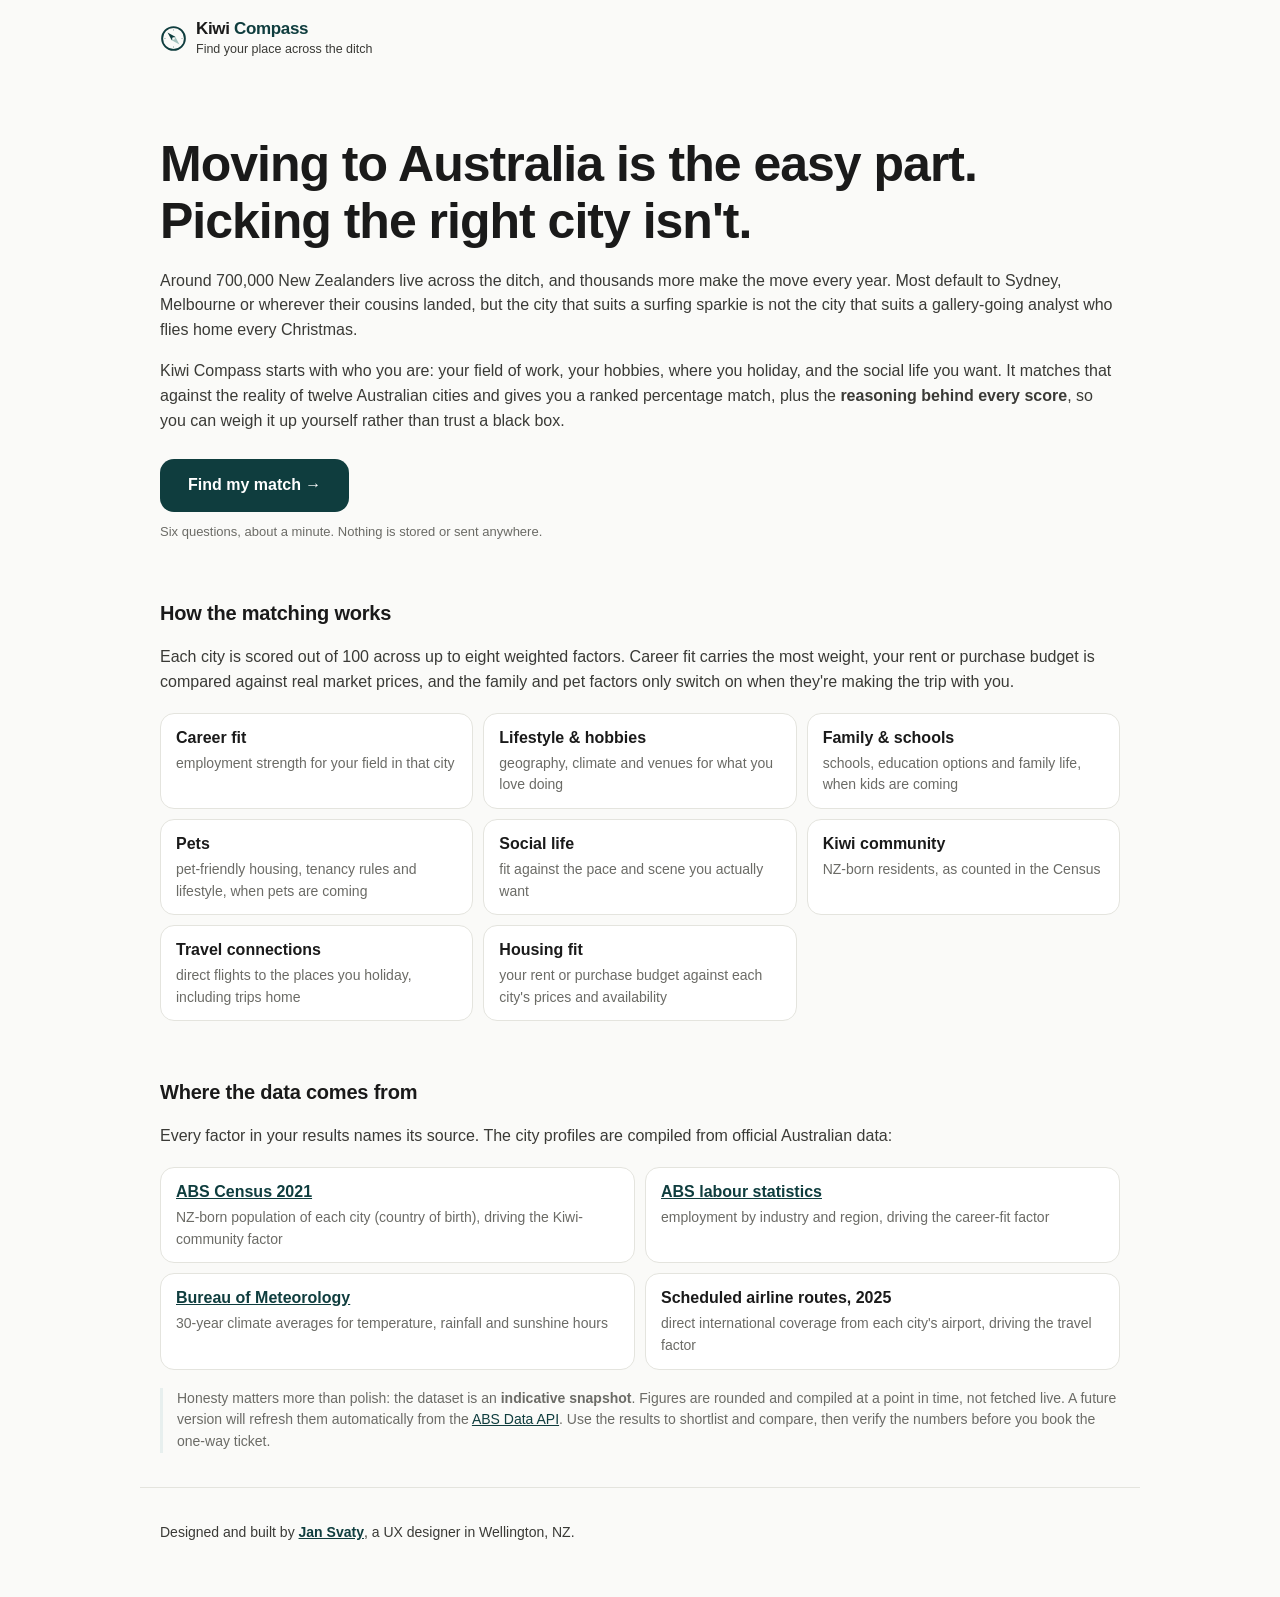
==== index.html @ d69689aa "Add household and rent-or-buy budget steps Two new questionnaire steps replace the cost-importance q" ====
<!DOCTYPE html>
<html lang="en">
<head>
  <meta charset="UTF-8">
  <meta name="viewport" content="width=device-width, initial-scale=1, viewport-fit=cover">
  <title>Kiwi Compass: find your place across the ditch</title>
  <meta name="description" content="A city-matching tool for New Zealanders moving to Australia. Match your work, hobbies, travel and social life against 12 Australian cities, with the reasoning shown for every score.">
  <meta name="theme-color" content="#0f3d3e" media="(prefers-color-scheme: light)">
  <meta name="theme-color" content="#111917" media="(prefers-color-scheme: dark)">
  <link rel="manifest" href="manifest.webmanifest">
  <link rel="icon" href="icons/logo.svg" type="image/svg+xml">
  <link rel="apple-touch-icon" href="icons/icon-180.png">
  <meta name="apple-mobile-web-app-capable" content="yes">
  <meta name="apple-mobile-web-app-status-bar-style" content="default">
  <meta name="apple-mobile-web-app-title" content="Kiwi Compass">
  <link rel="stylesheet" href="css/style.css">
</head>
<body class="home">
  <header>
    <div class="brand">
      <svg class="logo" viewBox="0 0 64 64" xmlns="http://www.w3.org/2000/svg" aria-hidden="true">
        <circle cx="32" cy="32" r="27" fill="none" style="stroke: var(--accent)" stroke-width="4.5"/>
        <g style="stroke: var(--accent)" stroke-width="2" opacity="0.3">
          <line x1="32" y1="9" x2="32" y2="14"/>
          <line x1="32" y1="50" x2="32" y2="55"/>
          <line x1="9" y1="32" x2="14" y2="32"/>
          <line x1="50" y1="32" x2="55" y2="32"/>
        </g>
        <polygon points="17.9,17.9 36.2,27.8 27.8,36.2" style="fill: var(--accent)"/>
        <polygon points="46.1,46.1 27.8,36.2 36.2,27.8" style="fill: var(--logo-dim)"/>
        <circle cx="32" cy="32" r="3" style="fill: var(--bg)"/>
      </svg>
      <div>
        <h1>Kiwi <span>Compass</span></h1>
        <p>Find your place across the ditch</p>
      </div>
    </div>
  </header>

  <main>
    <section class="hero">
      <h2>Moving to Australia is the easy part. <span class="line2">Picking the right city isn't.</span></h2>
      <div class="lead">
        <p>
          Around 700,000 New Zealanders live across the ditch, and thousands more make the move
          every year. Most default to Sydney, Melbourne or wherever their cousins landed, but the
          city that suits a surfing sparkie is not the city that suits a gallery-going analyst
          who flies home every Christmas.
        </p>
        <p>
          Kiwi Compass starts with who you are: your field of work, your hobbies, where you
          holiday, and the social life you want. It matches that against the reality of twelve
          Australian cities and gives you a ranked percentage match, plus the <strong>reasoning
          behind every score</strong>, so you can weigh it up yourself rather than trust a
          black box.
        </p>
      </div>
      <a class="cta" href="app.html">Find my match →</a>
      <p class="cta-note">Six questions, about a minute. Nothing is stored or sent anywhere.</p>
    </section>

    <section>
      <h3>How the matching works</h3>
      <p>
        Each city is scored out of 100 across up to eight weighted factors. Career fit carries
        the most weight, your rent or purchase budget is compared against real market prices,
        and the family and pet factors only switch on when they're making the trip with you.
      </p>
      <ul class="factors">
        <li><strong>Career fit</strong><span>employment strength for your field in that city</span></li>
        <li><strong>Lifestyle &amp; hobbies</strong><span>geography, climate and venues for what you love doing</span></li>
        <li><strong>Family &amp; schools</strong><span>schools, education options and family life, when kids are coming</span></li>
        <li><strong>Pets</strong><span>pet-friendly housing, tenancy rules and lifestyle, when pets are coming</span></li>
        <li><strong>Social life</strong><span>fit against the pace and scene you actually want</span></li>
        <li><strong>Kiwi community</strong><span>NZ-born residents, as counted in the Census</span></li>
        <li><strong>Travel connections</strong><span>direct flights to the places you holiday, including trips home</span></li>
        <li><strong>Housing fit</strong><span>your rent or purchase budget against each city's prices and availability</span></li>
      </ul>
    </section>

    <section>
      <h3>Where the data comes from</h3>
      <p>
        Every factor in your results names its source. The city profiles are compiled from
        official Australian data:
      </p>
      <ul class="sources">
        <li>
          <strong><a href="https://www.abs.gov.au/census" rel="noopener">ABS Census 2021</a></strong>
          <span>NZ-born population of each city (country of birth), driving the Kiwi-community factor</span>
        </li>
        <li>
          <strong><a href="https://www.abs.gov.au/statistics/labour" rel="noopener">ABS labour statistics</a></strong>
          <span>employment by industry and region, driving the career-fit factor</span>
        </li>
        <li>
          <strong><a href="http://www.bom.gov.au/climate/data/" rel="noopener">Bureau of Meteorology</a></strong>
          <span>30-year climate averages for temperature, rainfall and sunshine hours</span>
        </li>
        <li>
          <strong>Scheduled airline routes, 2025</strong>
          <span>direct international coverage from each city's airport, driving the travel factor</span>
        </li>
      </ul>
      <p class="fineprint">
        Honesty matters more than polish: the dataset is an <strong>indicative snapshot</strong>.
        Figures are rounded and compiled at a point in time, not fetched live. A future version
        will refresh them automatically from the
        <a href="https://api.data.abs.gov.au" rel="noopener">ABS Data API</a>. Use the results to
        shortlist and compare, then verify the numbers before you book the one-way ticket.
      </p>
    </section>

  </main>

  <footer>
    <p>Designed and built by <a href="https://jansvaty.com" rel="noopener">Jan Svaty</a>, a UX designer in Wellington, NZ.</p>
  </footer>

  <script>
    if ("serviceWorker" in navigator) navigator.serviceWorker.register("sw.js").catch(() => {});
  </script>
</body>
</html>
---- css/style.css ----
:root {
  --bg: #fafaf8;
  --ink: #1a1a1a;
  --body: #3a3a36;
  --muted: #6b6b66;
  --accent: #0f3d3e;
  --accent-soft: #e7efee;
  --line: #e4e4de;
  --card: #ffffff;
  --btn-bg: #0f3d3e;
  --btn-text: #ffffff;
  --logo-dim: #a3c1bd;
  --radius: 14px;
}

@media (prefers-color-scheme: dark) {
  :root {
    --bg: #111917;
    --ink: #e9ebe8;
    --body: #c8cec9;
    --muted: #9fa8a3;
    --accent: #8fd0c9;
    --accent-soft: #1d2b28;
    --line: #2b3632;
    --card: #1a2320;
    --btn-bg: #7fccc4;
    --btn-text: #0b1f1d;
    --logo-dim: #41615c;
  }
}

html { color-scheme: light dark; }

* { box-sizing: border-box; }

:focus-visible {
  outline: 2px solid var(--accent);
  outline-offset: 2px;
}

.sr-only {
  position: absolute;
  width: 1px;
  height: 1px;
  padding: 0;
  margin: -1px;
  overflow: hidden;
  clip: rect(0 0 0 0);
  white-space: nowrap;
  border: 0;
}

@media (prefers-reduced-motion: reduce) {
  * { transition: none !important; }
}

body {
  margin: 0;
  background: var(--bg);
  color: var(--ink);
  font: 16px/1.55 -apple-system, BlinkMacSystemFont, "Segoe UI", Roboto, Helvetica, Arial, sans-serif;
  -webkit-font-smoothing: antialiased;
}

header {
  padding: 18px 20px 0;
  max-width: 640px;
  margin: 0 auto;
}

header h1 {
  font-size: 17px;
  margin: 0;
  letter-spacing: -0.02em;
  line-height: 1.25;
}

header h1 span { color: var(--accent); }

header p {
  margin: 1px 0 0;
  color: var(--muted);
  font-size: 12.5px;
}

.brand {
  display: flex;
  align-items: center;
  gap: 9px;
  text-decoration: none;
  color: inherit;
}

.logo {
  width: 27px;
  height: 27px;
  flex: none;
}

main {
  max-width: 640px;
  margin: 0 auto;
  padding: 20px 20px 60px;
}

h2 {
  font-size: 26px;
  letter-spacing: -0.02em;
  margin: 20px 0 6px;
}

.hint { color: var(--muted); margin: 0 0 20px; font-size: 15px; }
.stepnum {
  color: var(--muted);
  font-size: 12px;
  text-transform: uppercase;
  letter-spacing: 0.08em;
  margin: 18px 0 0;
}

.progress {
  height: 3px;
  background: var(--line);
  border-radius: 2px;
  overflow: hidden;
}
.progress .bar {
  height: 100%;
  background: var(--accent);
  transition: width .3s ease;
}

.sub { font-size: 17px; margin: 28px 0 10px; }

/* Option grids */
.grid {
  display: grid;
  grid-template-columns: repeat(auto-fill, minmax(180px, 1fr));
  gap: 10px;
}

.opt, .card {
  font: inherit;
  text-align: left;
  padding: 13px 34px 13px 15px;
  background: var(--card);
  border: 1.5px solid var(--line);
  border-radius: var(--radius);
  cursor: pointer;
  color: var(--ink);
  position: relative;
  transition: border-color .15s, background .15s;
}

.opt.sel::after, .card.sel::after {
  content: "\2713";
  position: absolute;
  top: 11px;
  right: 13px;
  color: var(--accent);
  font-weight: 700;
}

.opt:hover, .card:hover { border-color: var(--accent); }

.opt.sel, .card.sel {
  border-color: var(--accent);
  background: var(--accent-soft);
}

.cards { display: grid; gap: 10px; }
.card { display: flex; flex-direction: column; gap: 2px; }
.card span { color: var(--muted); font-size: 14px; }

/* Budget slider */
.budget { margin-top: 28px; }

.budget label {
  display: block;
  font-weight: 600;
  font-size: 15px;
  margin-bottom: 10px;
}

.budget input[type="range"] {
  width: 100%;
  accent-color: var(--accent);
  cursor: pointer;
}

.budget output {
  display: block;
  margin-top: 8px;
  font-size: 22px;
  font-weight: 700;
  color: var(--accent);
}

/* Nav */
.nav {
  display: flex;
  justify-content: space-between;
  align-items: center;
  margin-top: 28px;
}

button.primary {
  font: inherit;
  font-weight: 600;
  background: var(--btn-bg);
  color: var(--btn-text);
  border: none;
  border-radius: var(--radius);
  padding: 13px 26px;
  cursor: pointer;
}
button.primary:disabled { opacity: .35; cursor: default; }

button.ghost {
  font: inherit;
  background: none;
  border: none;
  color: var(--muted);
  cursor: pointer;
  padding: 13px 8px;
}

/* Results */
.results { display: grid; gap: 10px; margin-top: 8px; }

.result {
  background: var(--card);
  border: 1.5px solid var(--line);
  border-radius: var(--radius);
}
.result[open] { border-color: var(--accent); }

.result summary {
  display: flex;
  align-items: center;
  gap: 14px;
  padding: 14px 16px;
  cursor: pointer;
  list-style: none;
}
.result summary::-webkit-details-marker { display: none; }

.ring {
  --p: 0;
  width: 52px;
  height: 52px;
  flex: none;
  border-radius: 50%;
  background: conic-gradient(var(--accent) calc(var(--p) * 1%), var(--line) 0);
  display: grid;
  place-items: center;
}
.ring > span {
  width: 42px;
  height: 42px;
  border-radius: 50%;
  background: var(--card);
  display: grid;
  place-items: center;
  font-size: 13px;
  font-weight: 700;
}

.cityname { display: flex; flex-direction: column; flex: 1; }
.cityname strong { font-size: 17px; }
.cityname em { font-style: normal; color: var(--muted); font-size: 13px; }

.chev { color: var(--muted); font-size: 20px; transition: transform .2s; }
.result[open] .chev { transform: rotate(90deg); }

.breakdown { padding: 4px 16px 16px; border-top: 1px solid var(--line); }

.factor { margin-top: 16px; }
.factor-head {
  display: flex;
  justify-content: space-between;
  font-weight: 600;
  font-size: 14px;
}
.factor-head .pct { color: var(--accent); }

.meter {
  height: 5px;
  background: var(--line);
  border-radius: 3px;
  margin: 6px 0 6px;
  overflow: hidden;
}
.meter div { height: 100%; background: var(--accent); border-radius: 3px; }

.factor p { margin: 4px 0 0; font-size: 14px; color: var(--body); }
.factor .source {
  color: var(--muted);
  font-size: 12px;
  margin-top: 2px;
}

.factor .source a {
  color: var(--accent);
  text-decoration: underline;
  text-underline-offset: 2px;
}

.disclaimer {
  color: var(--muted);
  font-size: 12.5px;
  margin-top: 32px;
  border-top: 1px solid var(--line);
  padding-top: 16px;
}

/* Home page */
.homelink { text-decoration: none; color: inherit; }
.homelink span { color: var(--accent); }

.home main { padding-bottom: 20px; }
.home section { margin-top: 44px; }

.hero h2 {
  font-size: clamp(26px, 5vw, 50px);
  line-height: 1.15;
  margin: 8px 0 18px;
}

.hero h2 .line2 { display: block; }

.home p { color: var(--body); }
.home h3 { font-size: 20px; letter-spacing: -0.01em; margin: 0 0 8px; }

.cta {
  display: inline-block;
  background: var(--btn-bg);
  color: var(--btn-text);
  font-weight: 600;
  text-decoration: none;
  border-radius: var(--radius);
  padding: 14px 28px;
  margin-top: 10px;
}
.cta-note { font-size: 13px; color: var(--muted) !important; margin-top: 10px; }

.factors, .sources {
  list-style: none;
  padding: 0;
  margin: 18px 0 0;
  display: grid;
  gap: 10px;
}
.factors li, .sources li {
  background: var(--card);
  border: 1.5px solid var(--line);
  border-radius: var(--radius);
  padding: 12px 15px;
  display: flex;
  flex-direction: column;
  gap: 2px;
}
.factors span, .sources span { color: var(--muted); font-size: 14px; }
.sources a, .fineprint a { color: var(--accent); }

.fineprint {
  font-size: 14px;
  color: var(--muted) !important;
  border-left: 3px solid var(--accent-soft);
  padding-left: 14px;
  margin-top: 18px;
}

footer {
  max-width: 640px;
  margin: 0 auto;
  padding: 20px 20px 40px;
  border-top: 1px solid var(--line);
  font-size: 14px;
  color: var(--muted);
}
footer a { color: var(--accent); font-weight: 600; }

@media (min-width: 540px) {
  .factors { grid-template-columns: 1fr 1fr; }
}

/* Wider layout on larger screens */
@media (min-width: 900px) {
  header, main, footer { max-width: 1000px; }
  .home section { margin-top: 56px; }
  .factors { grid-template-columns: repeat(3, 1fr); }
  .sources { grid-template-columns: 1fr 1fr; }
}

@media (max-width: 480px) {
  .grid { grid-template-columns: 1fr 1fr; }
  h2 { font-size: 22px; }
}
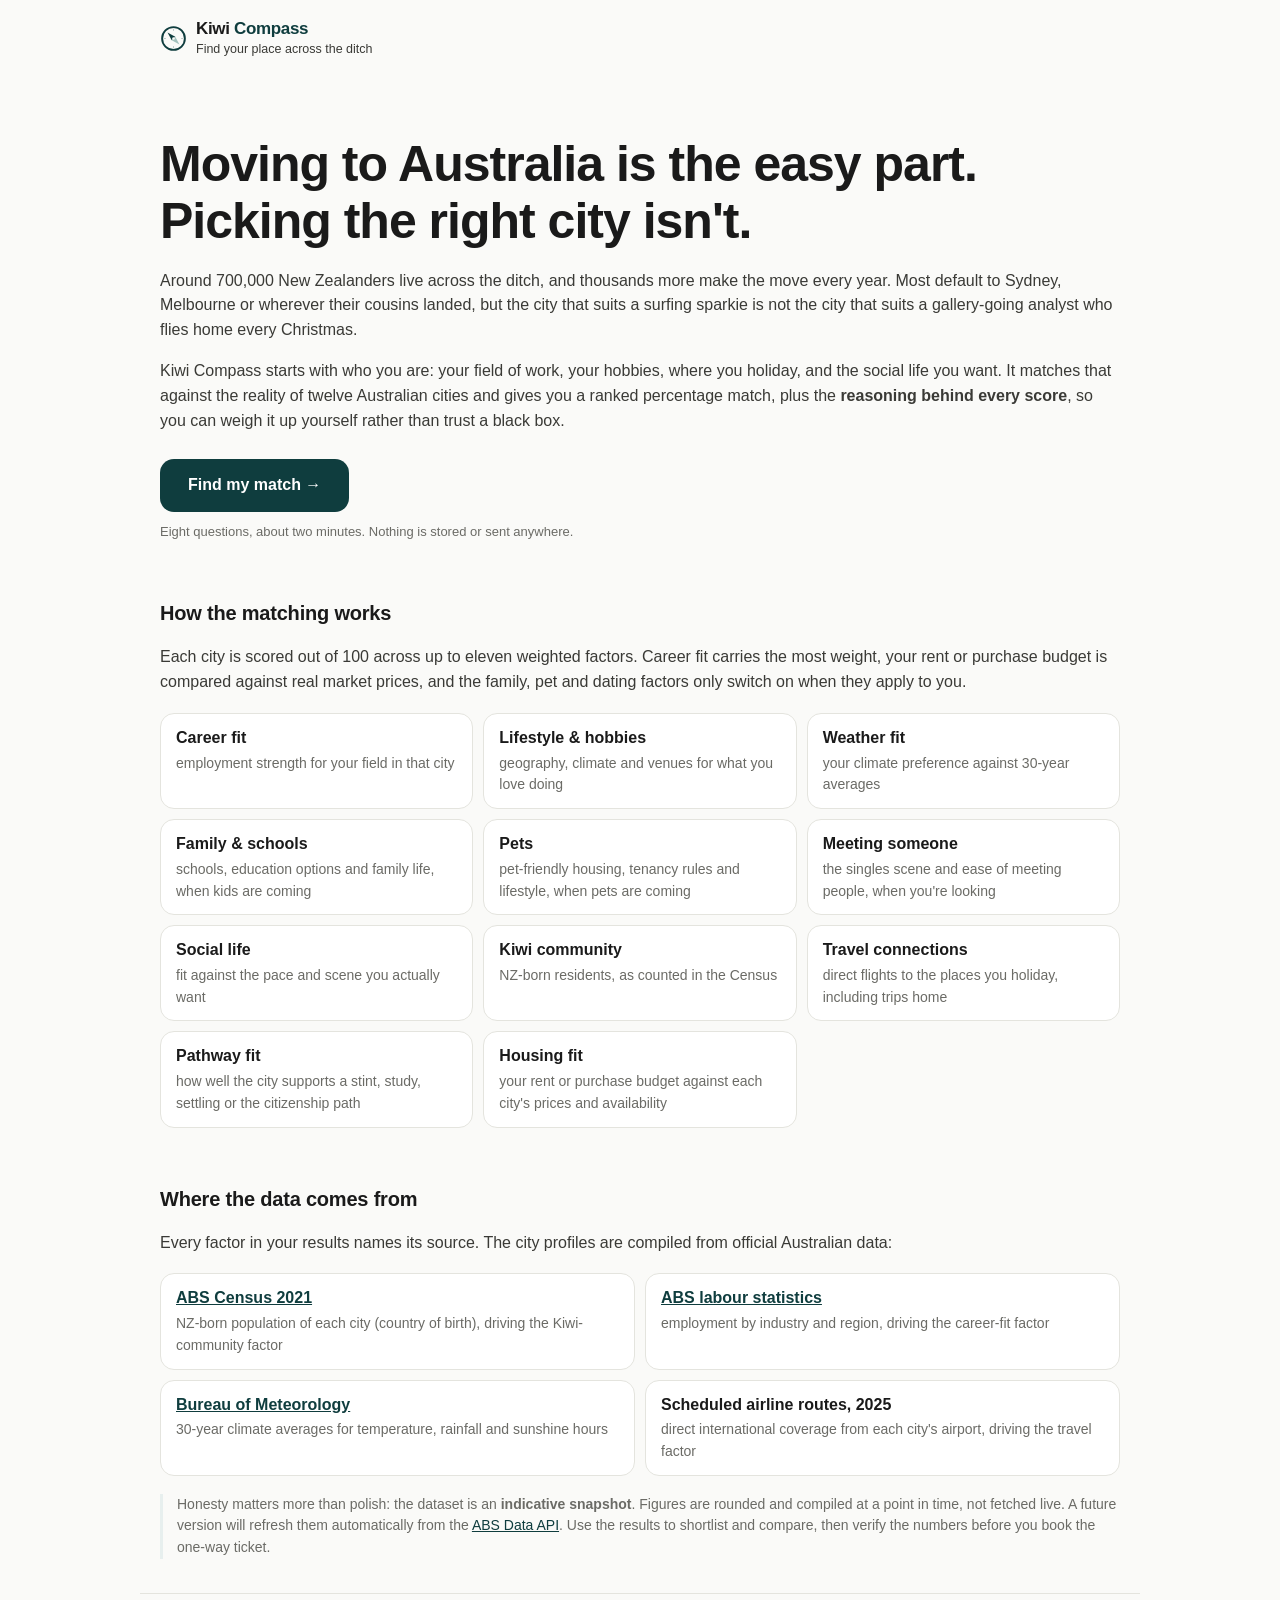
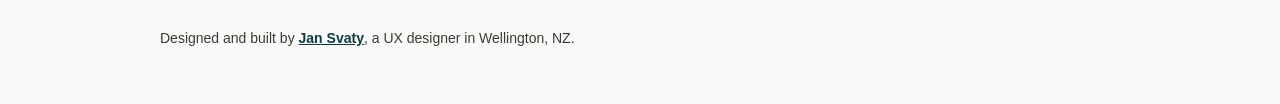
==== commit 10e810be: "Add weather, purpose steps and multi-select household Weather step: mild / hot / tropical / four-sea" ====
--- a/index.html
+++ b/index.html
@@ -56,24 +56,27 @@
         </p>
       </div>
       <a class="cta" href="app.html">Find my match →</a>
-      <p class="cta-note">Six questions, about a minute. Nothing is stored or sent anywhere.</p>
+      <p class="cta-note">Eight questions, about two minutes. Nothing is stored or sent anywhere.</p>
     </section>
 
     <section>
       <h3>How the matching works</h3>
       <p>
-        Each city is scored out of 100 across up to eight weighted factors. Career fit carries
+        Each city is scored out of 100 across up to eleven weighted factors. Career fit carries
         the most weight, your rent or purchase budget is compared against real market prices,
-        and the family and pet factors only switch on when they're making the trip with you.
+        and the family, pet and dating factors only switch on when they apply to you.
       </p>
       <ul class="factors">
         <li><strong>Career fit</strong><span>employment strength for your field in that city</span></li>
         <li><strong>Lifestyle &amp; hobbies</strong><span>geography, climate and venues for what you love doing</span></li>
+        <li><strong>Weather fit</strong><span>your climate preference against 30-year averages</span></li>
         <li><strong>Family &amp; schools</strong><span>schools, education options and family life, when kids are coming</span></li>
         <li><strong>Pets</strong><span>pet-friendly housing, tenancy rules and lifestyle, when pets are coming</span></li>
+        <li><strong>Meeting someone</strong><span>the singles scene and ease of meeting people, when you're looking</span></li>
         <li><strong>Social life</strong><span>fit against the pace and scene you actually want</span></li>
         <li><strong>Kiwi community</strong><span>NZ-born residents, as counted in the Census</span></li>
         <li><strong>Travel connections</strong><span>direct flights to the places you holiday, including trips home</span></li>
+        <li><strong>Pathway fit</strong><span>how well the city supports a stint, study, settling or the citizenship path</span></li>
         <li><strong>Housing fit</strong><span>your rent or purchase budget against each city's prices and availability</span></li>
       </ul>
     </section>
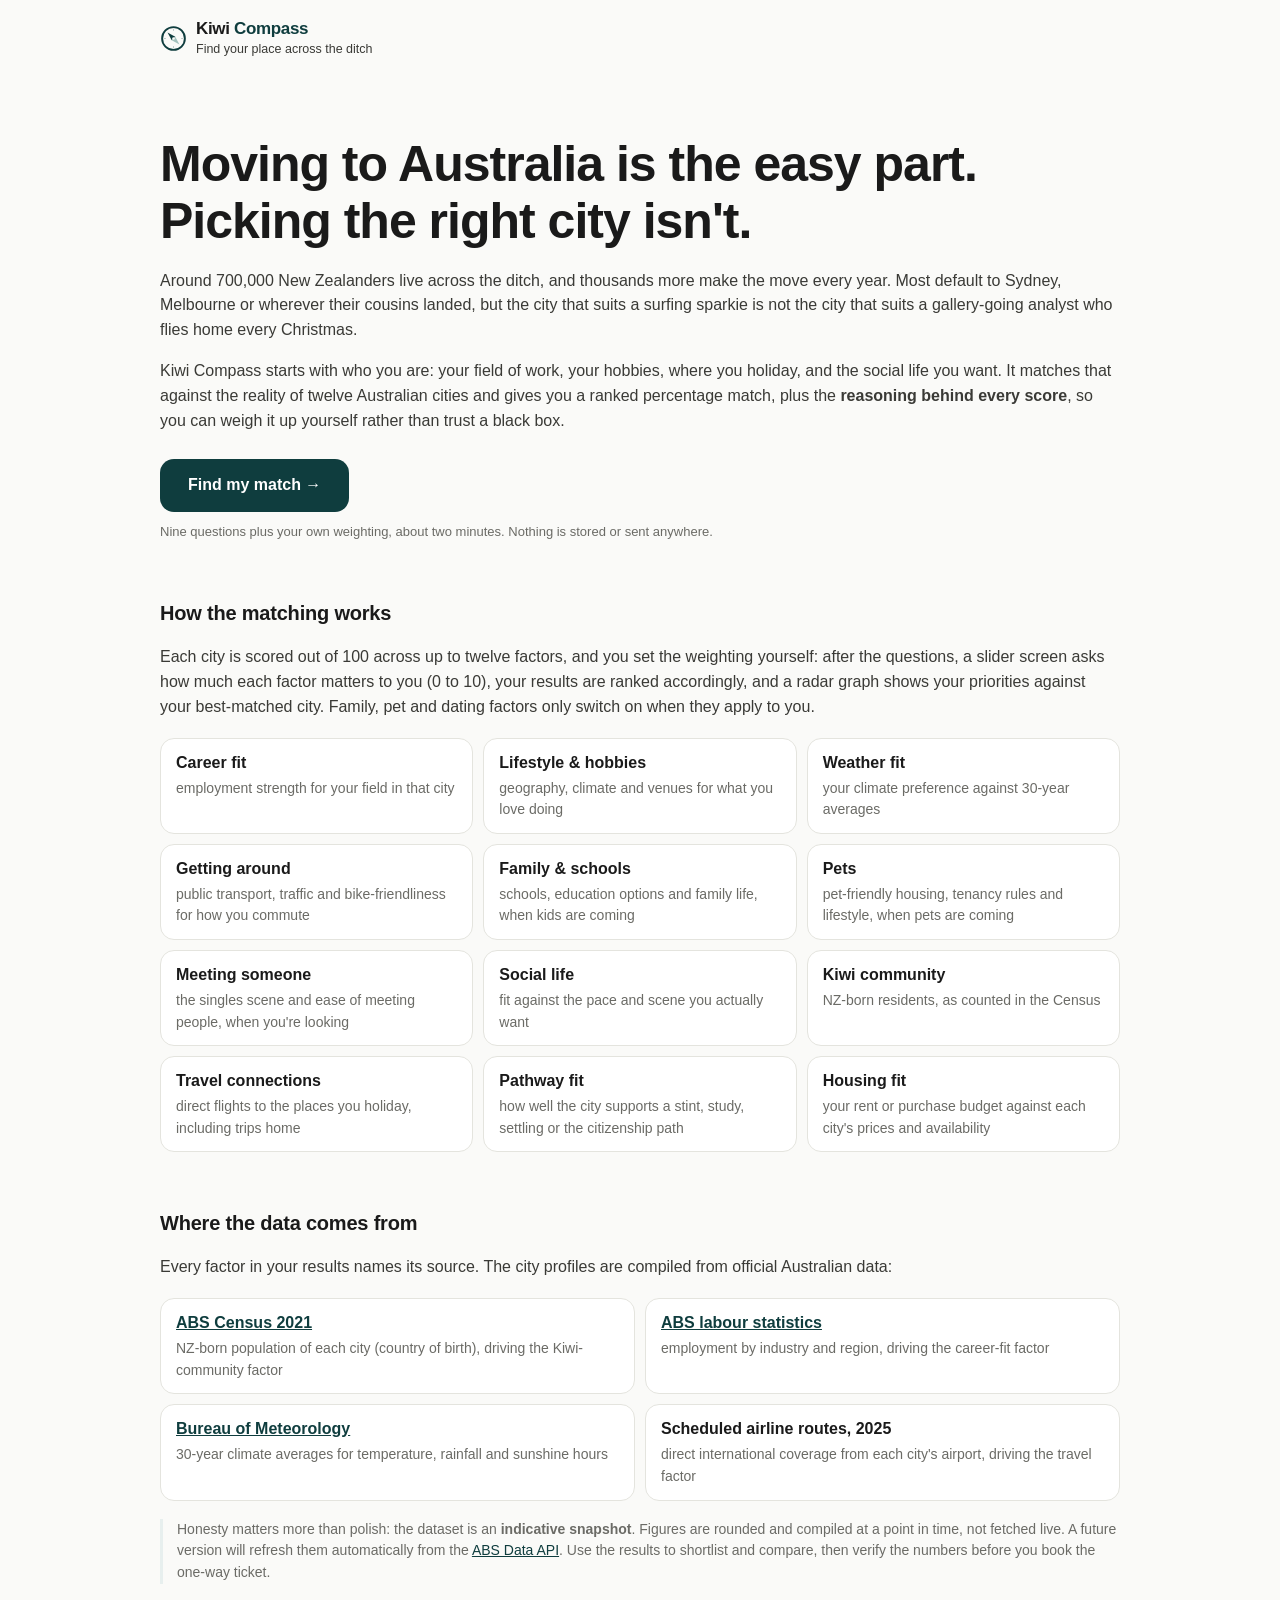
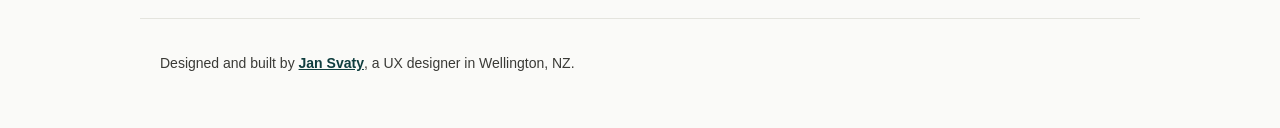
==== commit aa6b26d2: "Add importance-slider screen, radar graph and transport step New final screen after the questions: a" ====
--- a/index.html
+++ b/index.html
@@ -56,20 +56,23 @@
         </p>
       </div>
       <a class="cta" href="app.html">Find my match →</a>
-      <p class="cta-note">Eight questions, about two minutes. Nothing is stored or sent anywhere.</p>
+      <p class="cta-note">Nine questions plus your own weighting, about two minutes. Nothing is stored or sent anywhere.</p>
     </section>
 
     <section>
       <h3>How the matching works</h3>
       <p>
-        Each city is scored out of 100 across up to eleven weighted factors. Career fit carries
-        the most weight, your rent or purchase budget is compared against real market prices,
-        and the family, pet and dating factors only switch on when they apply to you.
+        Each city is scored out of 100 across up to twelve factors, and you set the weighting
+        yourself: after the questions, a slider screen asks how much each factor matters to you
+        (0 to 10), your results are ranked accordingly, and a radar graph shows your priorities
+        against your best-matched city. Family, pet and dating factors only switch on when they
+        apply to you.
       </p>
       <ul class="factors">
         <li><strong>Career fit</strong><span>employment strength for your field in that city</span></li>
         <li><strong>Lifestyle &amp; hobbies</strong><span>geography, climate and venues for what you love doing</span></li>
         <li><strong>Weather fit</strong><span>your climate preference against 30-year averages</span></li>
+        <li><strong>Getting around</strong><span>public transport, traffic and bike-friendliness for how you commute</span></li>
         <li><strong>Family &amp; schools</strong><span>schools, education options and family life, when kids are coming</span></li>
         <li><strong>Pets</strong><span>pet-friendly housing, tenancy rules and lifestyle, when pets are coming</span></li>
         <li><strong>Meeting someone</strong><span>the singles scene and ease of meeting people, when you're looking</span></li>
--- a/css/style.css
+++ b/css/style.css
@@ -196,6 +196,86 @@
   color: var(--accent);
 }
 
+/* Importance sliders */
+.weights { margin-top: 4px; }
+.weight-row { margin-top: 20px; }
+
+.weight-head {
+  display: flex;
+  justify-content: space-between;
+  align-items: baseline;
+  font-weight: 600;
+  font-size: 14.5px;
+  margin-bottom: 4px;
+}
+.weight-head output {
+  color: var(--accent);
+  font-size: 17px;
+  font-weight: 700;
+}
+
+.weight-row input[type="range"] {
+  width: 100%;
+  accent-color: var(--accent);
+  cursor: pointer;
+}
+
+/* Radar graph */
+.radar-wrap {
+  background: var(--card);
+  border: 1.5px solid var(--line);
+  border-radius: var(--radius);
+  padding: 16px 16px 12px;
+  margin-bottom: 18px;
+}
+.radar-wrap h3 {
+  margin: 0 0 4px;
+  font-size: 16px;
+  text-align: center;
+}
+.radar-wrap svg {
+  display: block;
+  width: 100%;
+  max-width: 520px;
+  height: auto;
+  margin: 0 auto;
+}
+.radar-grid, .radar-axis { fill: none; stroke: var(--line); stroke-width: 1; }
+.radar-user {
+  fill: var(--accent);
+  fill-opacity: .22;
+  stroke: var(--accent);
+  stroke-width: 2;
+  stroke-linejoin: round;
+}
+.radar-city {
+  fill: none;
+  stroke: var(--muted);
+  stroke-width: 2;
+  stroke-dasharray: 5 4;
+  stroke-linejoin: round;
+}
+.radar-label { fill: var(--muted); font-size: 12px; }
+
+.radar-legend {
+  display: flex;
+  justify-content: center;
+  gap: 22px;
+  font-size: 13px;
+  color: var(--muted);
+  padding: 6px 0 4px;
+}
+.leg::before {
+  content: "";
+  display: inline-block;
+  width: 18px;
+  height: 0;
+  margin-right: 7px;
+  vertical-align: middle;
+}
+.leg-user::before { border-top: 3px solid var(--accent); }
+.leg-city::before { border-top: 3px dashed var(--muted); }
+
 /* Nav */
 .nav {
   display: flex;
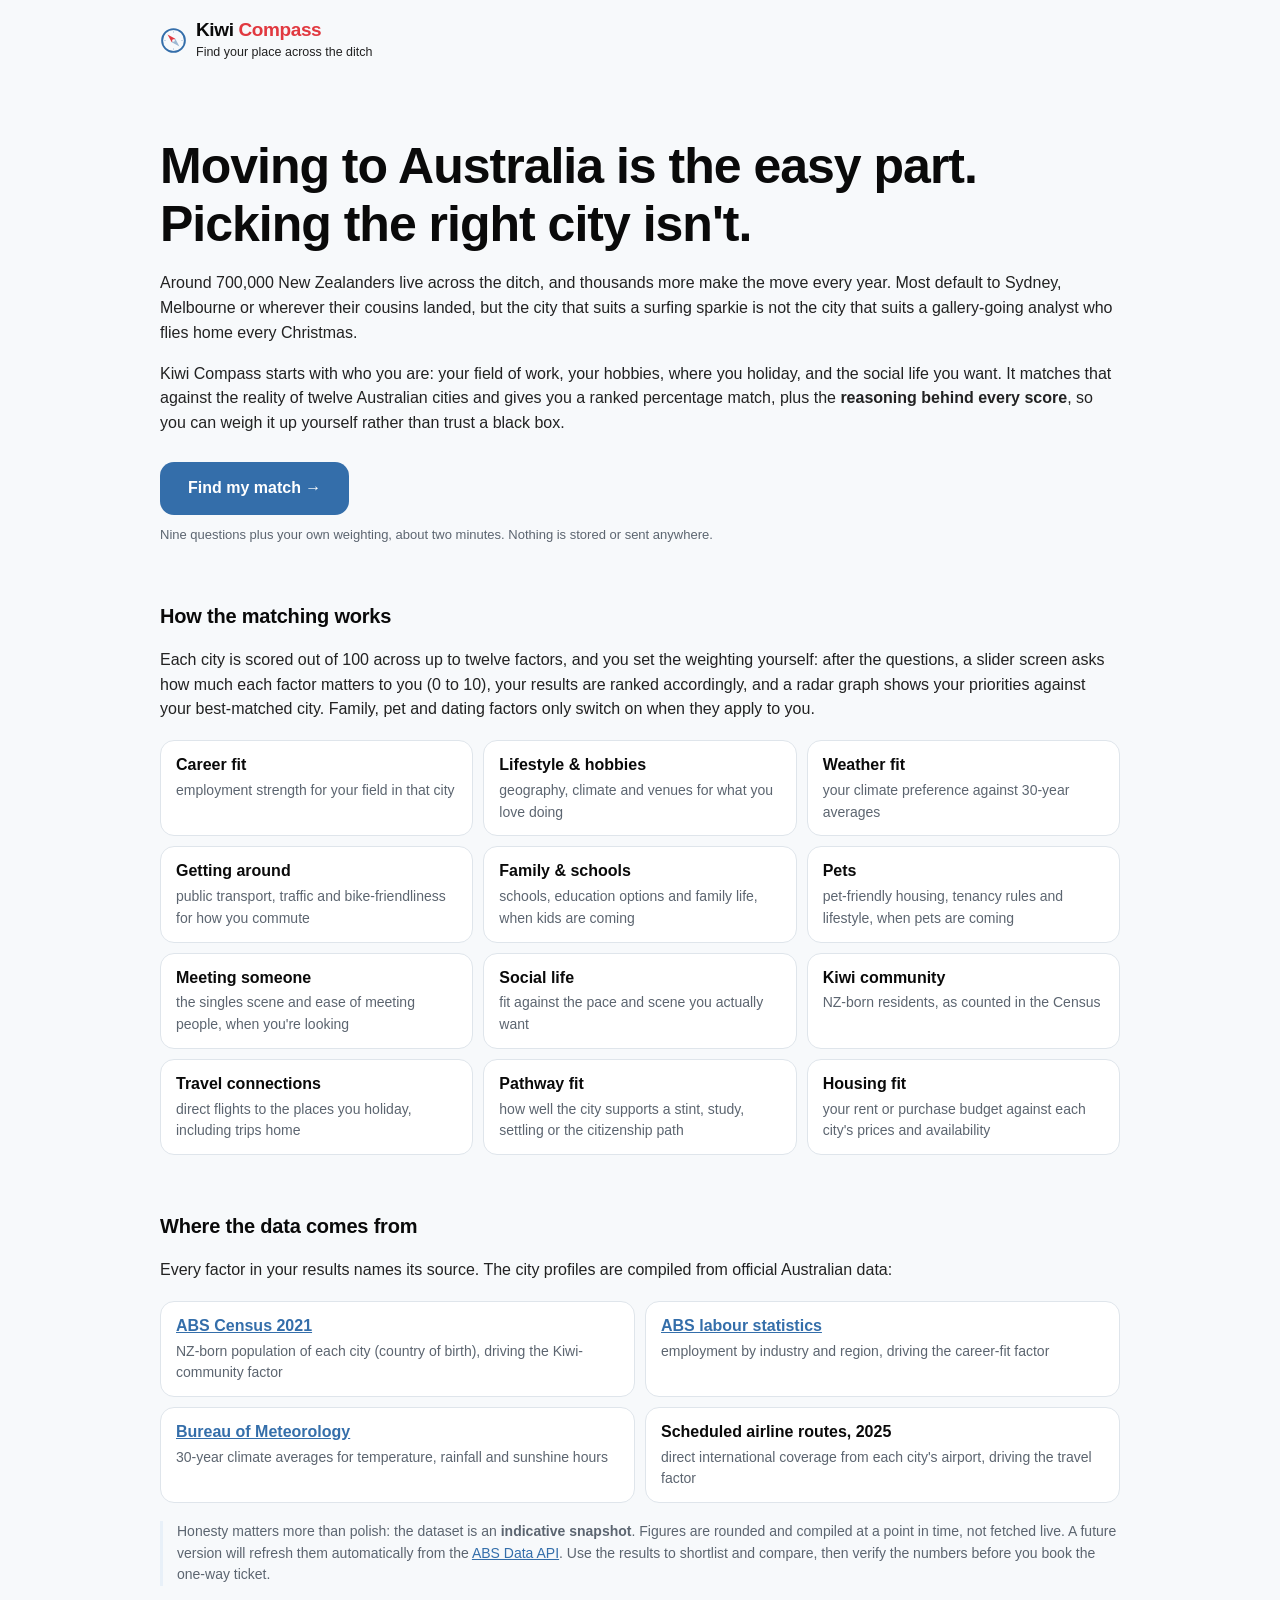
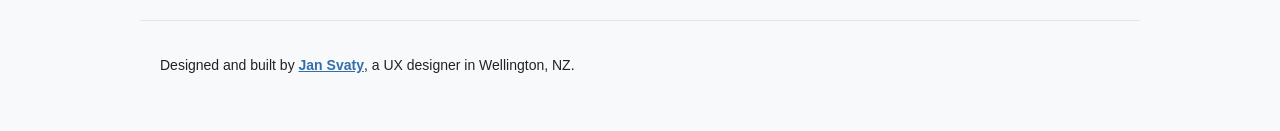
==== commit 73b74f85: "Rebrand to trans-Tasman flag palette New scheme built from the AU/NZ flag colours: #346EAA blue, #E1" ====
--- a/index.html
+++ b/index.html
@@ -5,15 +5,15 @@
   <meta name="viewport" content="width=device-width, initial-scale=1, viewport-fit=cover">
   <title>Kiwi Compass: find your place across the ditch</title>
   <meta name="description" content="A city-matching tool for New Zealanders moving to Australia. Match your work, hobbies, travel and social life against 12 Australian cities, with the reasoning shown for every score.">
-  <meta name="theme-color" content="#0f3d3e" media="(prefers-color-scheme: light)">
-  <meta name="theme-color" content="#111917" media="(prefers-color-scheme: dark)">
+  <meta name="theme-color" content="#346eaa" media="(prefers-color-scheme: light)">
+  <meta name="theme-color" content="#000000" media="(prefers-color-scheme: dark)">
   <link rel="manifest" href="manifest.webmanifest">
   <link rel="icon" href="icons/logo.svg" type="image/svg+xml">
   <link rel="apple-touch-icon" href="icons/icon-180.png">
   <meta name="apple-mobile-web-app-capable" content="yes">
   <meta name="apple-mobile-web-app-status-bar-style" content="default">
   <meta name="apple-mobile-web-app-title" content="Kiwi Compass">
-  <link rel="stylesheet" href="css/style.css">
+  <link rel="stylesheet" href="css/style.css?v=18">
 </head>
 <body class="home">
   <header>
@@ -26,7 +26,7 @@
           <line x1="9" y1="32" x2="14" y2="32"/>
           <line x1="50" y1="32" x2="55" y2="32"/>
         </g>
-        <polygon points="17.9,17.9 36.2,27.8 27.8,36.2" style="fill: var(--accent)"/>
+        <polygon points="17.9,17.9 36.2,27.8 27.8,36.2" style="fill: var(--accent2)"/>
         <polygon points="46.1,46.1 27.8,36.2 36.2,27.8" style="fill: var(--logo-dim)"/>
         <circle cx="32" cy="32" r="3" style="fill: var(--bg)"/>
       </svg>
--- a/css/style.css
+++ b/css/style.css
@@ -1,31 +1,36 @@
+/* Flag palette: #346EAA blue, #E13940 red, #FFFFFF white, #000000 black.
+   Blue carries text/UI (white-on-blue 5.3:1); red is the accent for large
+   text and graphics only (4.3:1 on white, so it never sets body-size text). */
 :root {
-  --bg: #fafaf8;
-  --ink: #1a1a1a;
-  --body: #3a3a36;
-  --muted: #6b6b66;
-  --accent: #0f3d3e;
-  --accent-soft: #e7efee;
-  --line: #e4e4de;
+  --bg: #f7f9fb;
+  --ink: #0a0a0a;
+  --body: #222222;
+  --muted: #5c6570;
+  --accent: #346eaa;
+  --accent2: #e13940;
+  --accent-soft: #e8f0f8;
+  --line: #dfe5eb;
   --card: #ffffff;
-  --btn-bg: #0f3d3e;
+  --btn-bg: #346eaa;
   --btn-text: #ffffff;
-  --logo-dim: #a3c1bd;
+  --logo-dim: #9db8d2;
   --radius: 14px;
 }
 
 @media (prefers-color-scheme: dark) {
   :root {
-    --bg: #111917;
-    --ink: #e9ebe8;
-    --body: #c8cec9;
-    --muted: #9fa8a3;
-    --accent: #8fd0c9;
-    --accent-soft: #1d2b28;
-    --line: #2b3632;
-    --card: #1a2320;
-    --btn-bg: #7fccc4;
-    --btn-text: #0b1f1d;
-    --logo-dim: #41615c;
+    --bg: #000000;
+    --ink: #ffffff;
+    --body: #d3d7db;
+    --muted: #9aa3ac;
+    --accent: #7fb0e0;
+    --accent2: #ed5f66;
+    --accent-soft: #12212f;
+    --line: #262c33;
+    --card: #14171b;
+    --btn-bg: #7fb0e0;
+    --btn-text: #06101a;
+    --logo-dim: #4a6076;
   }
 }
 
@@ -69,13 +74,16 @@
 }
 
 header h1 {
-  font-size: 17px;
+  font-size: 19px;
+  font-weight: 700;
   margin: 0;
   letter-spacing: -0.02em;
   line-height: 1.25;
 }
 
-header h1 span { color: var(--accent); }
+/* 19px bold qualifies as WCAG large text, where the flag red's
+   contrast (4.3:1 light, 6+:1 dark) clears the 3:1 requirement */
+header h1 span { color: var(--accent2); }
 
 header p {
   margin: 1px 0 0;
@@ -126,7 +134,7 @@
 }
 .progress .bar {
   height: 100%;
-  background: var(--accent);
+  background: var(--accent2);
   transition: width .3s ease;
 }
 
@@ -250,7 +258,7 @@
 }
 .radar-city {
   fill: none;
-  stroke: var(--muted);
+  stroke: var(--accent2);
   stroke-width: 2;
   stroke-dasharray: 5 4;
   stroke-linejoin: round;
@@ -274,7 +282,7 @@
   vertical-align: middle;
 }
 .leg-user::before { border-top: 3px solid var(--accent); }
-.leg-city::before { border-top: 3px dashed var(--muted); }
+.leg-city::before { border-top: 3px dashed var(--accent2); }
 
 /* Nav */
 .nav {
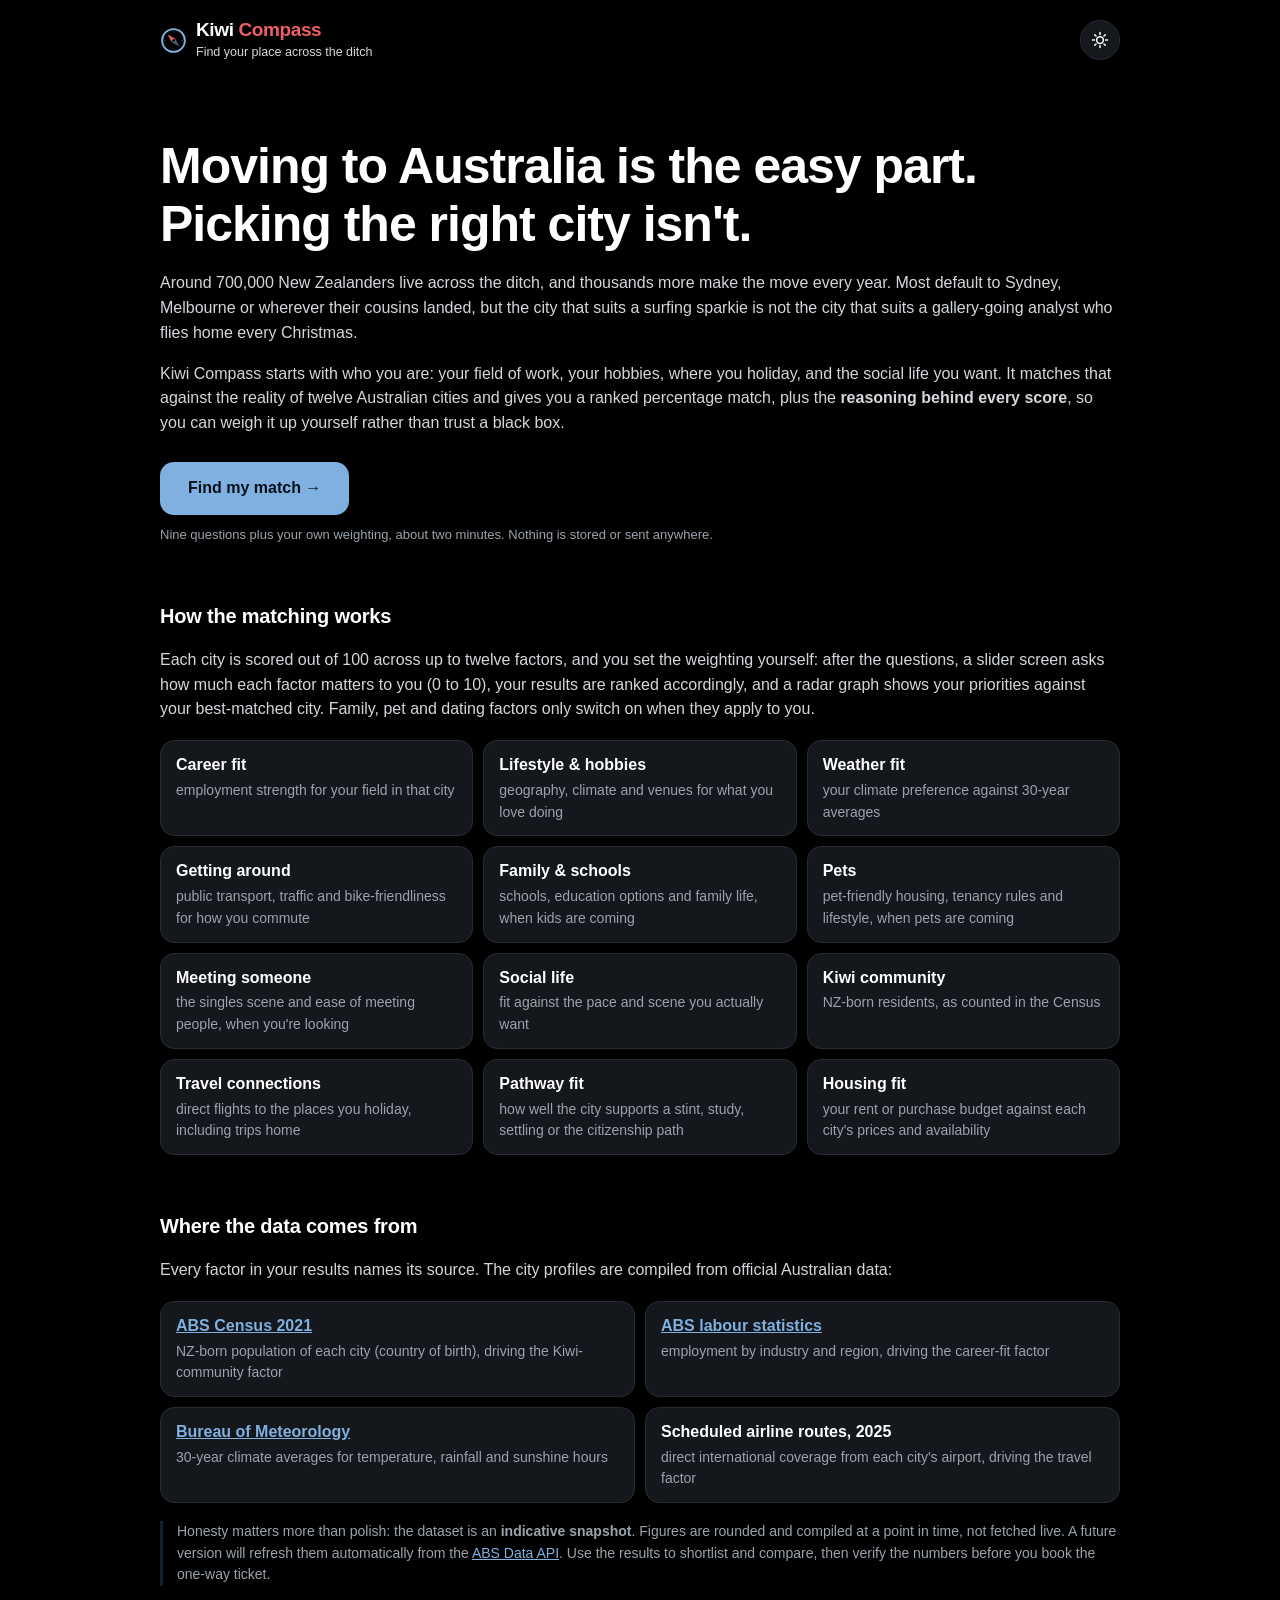
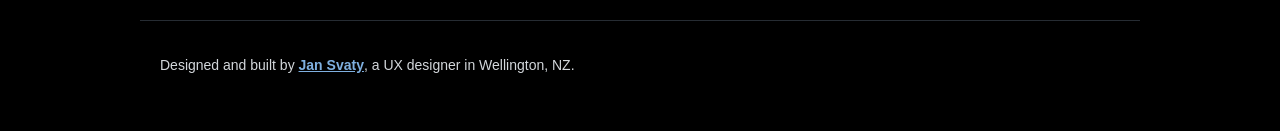
==== commit d58019f7: "Default to dark mode with a manual light/dark toggle Dark is now the built-in theme regardless of sy" ====
--- a/index.html
+++ b/index.html
@@ -5,15 +5,22 @@
   <meta name="viewport" content="width=device-width, initial-scale=1, viewport-fit=cover">
   <title>Kiwi Compass: find your place across the ditch</title>
   <meta name="description" content="A city-matching tool for New Zealanders moving to Australia. Match your work, hobbies, travel and social life against 12 Australian cities, with the reasoning shown for every score.">
-  <meta name="theme-color" content="#346eaa" media="(prefers-color-scheme: light)">
-  <meta name="theme-color" content="#000000" media="(prefers-color-scheme: dark)">
+  <meta name="theme-color" content="#000000">
   <link rel="manifest" href="manifest.webmanifest">
   <link rel="icon" href="icons/logo.svg" type="image/svg+xml">
   <link rel="apple-touch-icon" href="icons/icon-180.png">
   <meta name="apple-mobile-web-app-capable" content="yes">
   <meta name="apple-mobile-web-app-status-bar-style" content="default">
   <meta name="apple-mobile-web-app-title" content="Kiwi Compass">
-  <link rel="stylesheet" href="css/style.css?v=18">
+  <script>
+    (function () {
+      try {
+        if (localStorage.getItem("kc-theme") === "light")
+          document.documentElement.dataset.theme = "light";
+      } catch (e) {}
+    })();
+  </script>
+  <link rel="stylesheet" href="css/style.css?v=19">
 </head>
 <body class="home">
   <header>
@@ -35,6 +42,10 @@
         <p>Find your place across the ditch</p>
       </div>
     </div>
+    <button id="theme-toggle" class="theme-toggle" aria-label="Switch to light mode">
+      <svg class="icon-sun" width="18" height="18" viewBox="0 0 24 24" fill="none" stroke="currentColor" stroke-width="2" stroke-linecap="round" aria-hidden="true"><circle cx="12" cy="12" r="4.5"/><path d="M12 2v2.5M12 19.5V22M2 12h2.5M19.5 12H22M4.9 4.9l1.8 1.8M17.3 17.3l1.8 1.8M19.1 4.9l-1.8 1.8M6.7 17.3l-1.8 1.8"/></svg>
+      <svg class="icon-moon" width="18" height="18" viewBox="0 0 24 24" fill="currentColor" aria-hidden="true"><path d="M20.5 14.5A8.5 8.5 0 0 1 9.5 3.5a8.5 8.5 0 1 0 11 11z"/></svg>
+    </button>
   </header>
 
   <main>
@@ -126,5 +137,6 @@
   <script>
     if ("serviceWorker" in navigator) navigator.serviceWorker.register("sw.js").catch(() => {});
   </script>
+  <script src="js/theme.js?v=19"></script>
 </body>
 </html>
--- a/css/style.css
+++ b/css/style.css
@@ -1,7 +1,26 @@
 /* Flag palette: #346EAA blue, #E13940 red, #FFFFFF white, #000000 black.
    Blue carries text/UI (white-on-blue 5.3:1); red is the accent for large
-   text and graphics only (4.3:1 on white, so it never sets body-size text). */
+   text and graphics only (4.3:1 on white, so it never sets body-size text).
+   Dark is the default theme; html[data-theme="light"] opts into light. */
 :root {
+  color-scheme: dark;
+  --bg: #000000;
+  --ink: #ffffff;
+  --body: #d3d7db;
+  --muted: #9aa3ac;
+  --accent: #7fb0e0;
+  --accent2: #ed5f66;
+  --accent-soft: #12212f;
+  --line: #262c33;
+  --card: #14171b;
+  --btn-bg: #7fb0e0;
+  --btn-text: #06101a;
+  --logo-dim: #4a6076;
+  --radius: 14px;
+}
+
+:root[data-theme="light"] {
+  color-scheme: light;
   --bg: #f7f9fb;
   --ink: #0a0a0a;
   --body: #222222;
@@ -14,27 +33,7 @@
   --btn-bg: #346eaa;
   --btn-text: #ffffff;
   --logo-dim: #9db8d2;
-  --radius: 14px;
-}
-
-@media (prefers-color-scheme: dark) {
-  :root {
-    --bg: #000000;
-    --ink: #ffffff;
-    --body: #d3d7db;
-    --muted: #9aa3ac;
-    --accent: #7fb0e0;
-    --accent2: #ed5f66;
-    --accent-soft: #12212f;
-    --line: #262c33;
-    --card: #14171b;
-    --btn-bg: #7fb0e0;
-    --btn-text: #06101a;
-    --logo-dim: #4a6076;
-  }
-}
-
-html { color-scheme: light dark; }
+}
 
 * { box-sizing: border-box; }
 
@@ -71,7 +70,29 @@
   padding: 18px 20px 0;
   max-width: 640px;
   margin: 0 auto;
-}
+  display: flex;
+  align-items: center;
+  justify-content: space-between;
+  gap: 16px;
+}
+
+.theme-toggle {
+  width: 40px;
+  height: 40px;
+  flex: none;
+  border-radius: 50%;
+  border: 1.5px solid var(--line);
+  background: var(--card);
+  color: var(--ink);
+  cursor: pointer;
+  display: grid;
+  place-items: center;
+}
+.theme-toggle:hover { border-color: var(--accent); }
+
+.theme-toggle .icon-moon { display: none; }
+:root[data-theme="light"] .theme-toggle .icon-sun { display: none; }
+:root[data-theme="light"] .theme-toggle .icon-moon { display: block; }
 
 header h1 {
   font-size: 19px;
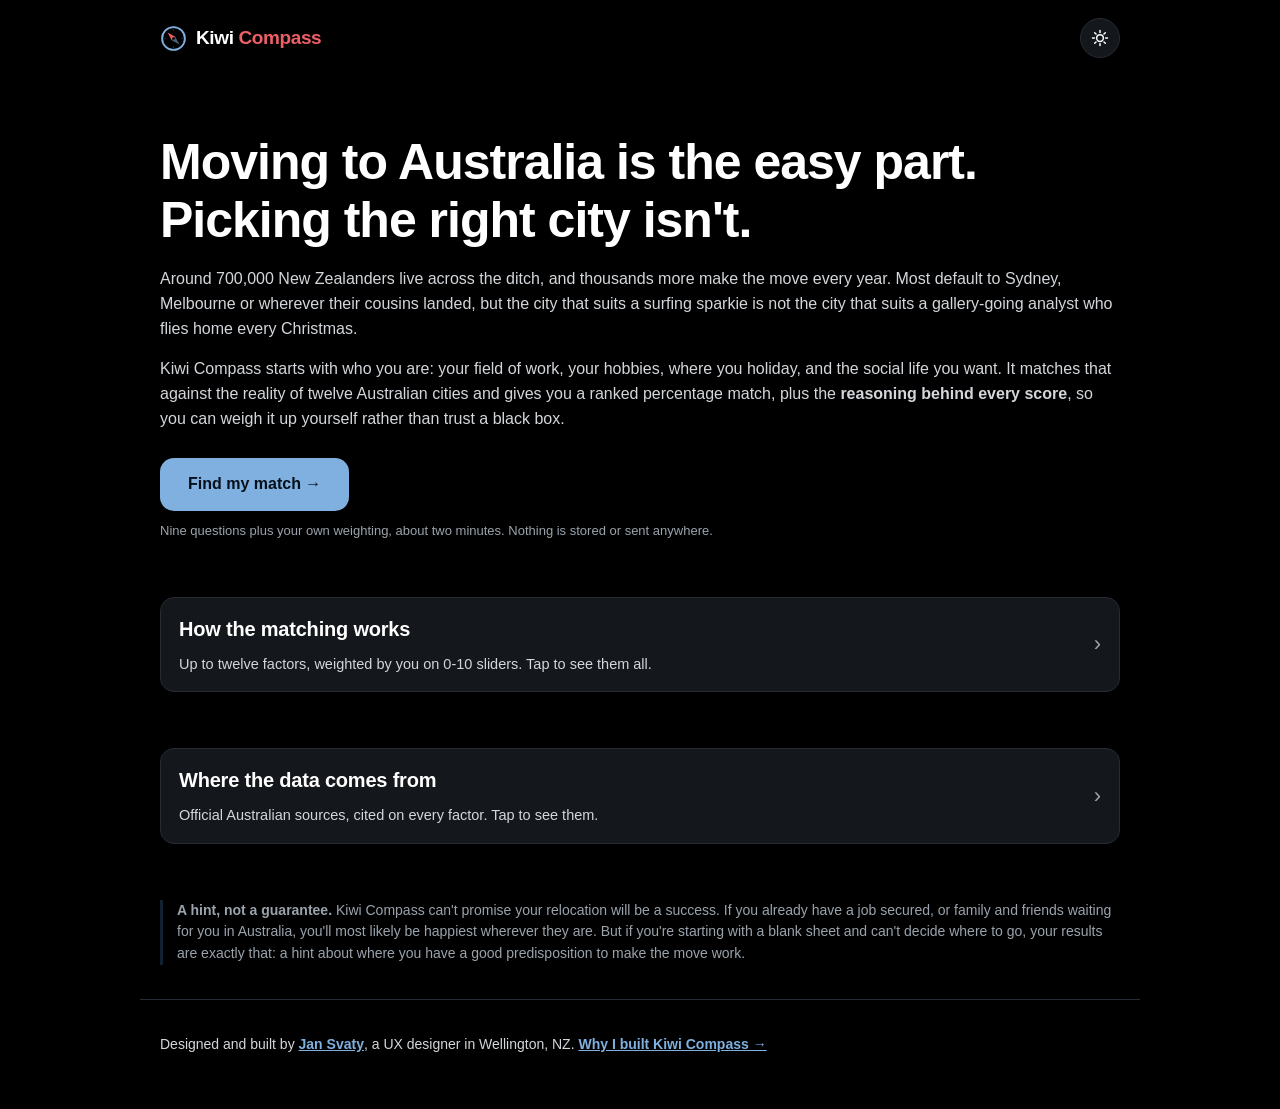
==== commit b091b6cb: "Ten refinements: about page, lighter home, UX fixes - Header tagline removed; the wordmark stands al" ====
--- a/index.html
+++ b/index.html
@@ -20,7 +20,7 @@
       } catch (e) {}
     })();
   </script>
-  <link rel="stylesheet" href="css/style.css?v=19">
+  <link rel="stylesheet" href="css/style.css?v=20">
 </head>
 <body class="home">
   <header>
@@ -39,7 +39,6 @@
       </svg>
       <div>
         <h1>Kiwi <span>Compass</span></h1>
-        <p>Find your place across the ditch</p>
       </div>
     </div>
     <button id="theme-toggle" class="theme-toggle" aria-label="Switch to light mode">
@@ -71,7 +70,15 @@
     </section>
 
     <section>
-      <h3>How the matching works</h3>
+      <details class="reveal">
+        <summary>
+          <span class="reveal-head">
+            <h3>How the matching works</h3>
+            <p>Up to twelve factors, weighted by you on 0-10 sliders. Tap to see them all.</p>
+          </span>
+          <span class="chev" aria-hidden="true">›</span>
+        </summary>
+        <div class="reveal-body">
       <p>
         Each city is scored out of 100 across up to twelve factors, and you set the weighting
         yourself: after the questions, a slider screen asks how much each factor matters to you
@@ -90,13 +97,23 @@
         <li><strong>Social life</strong><span>fit against the pace and scene you actually want</span></li>
         <li><strong>Kiwi community</strong><span>NZ-born residents, as counted in the Census</span></li>
         <li><strong>Travel connections</strong><span>direct flights to the places you holiday, including trips home</span></li>
-        <li><strong>Pathway fit</strong><span>how well the city supports a stint, study, settling or the citizenship path</span></li>
+        <li><strong>Pathway fit</strong><span>how well the city supports a working stint, study, or settling long term</span></li>
         <li><strong>Housing fit</strong><span>your rent or purchase budget against each city's prices and availability</span></li>
       </ul>
+        </div>
+      </details>
     </section>
 
     <section>
-      <h3>Where the data comes from</h3>
+      <details class="reveal">
+        <summary>
+          <span class="reveal-head">
+            <h3>Where the data comes from</h3>
+            <p>Official Australian sources, cited on every factor. Tap to see them.</p>
+          </span>
+          <span class="chev" aria-hidden="true">›</span>
+        </summary>
+        <div class="reveal-body">
       <p>
         Every factor in your results names its source. The city profiles are compiled from
         official Australian data:
@@ -126,17 +143,30 @@
         <a href="https://api.data.abs.gov.au" rel="noopener">ABS Data API</a>. Use the results to
         shortlist and compare, then verify the numbers before you book the one-way ticket.
       </p>
+        </div>
+      </details>
+    </section>
+
+    <section>
+      <p class="fineprint">
+        <strong>A hint, not a guarantee.</strong> Kiwi Compass can't promise your relocation
+        will be a success. If you already have a job secured, or family and friends waiting for
+        you in Australia, you'll most likely be happiest wherever they are. But if you're
+        starting with a blank sheet and can't decide where to go, your results are exactly
+        that: a hint about where you have a good predisposition to make the move work.
+      </p>
     </section>
 
   </main>
 
   <footer>
-    <p>Designed and built by <a href="https://jansvaty.com" rel="noopener">Jan Svaty</a>, a UX designer in Wellington, NZ.</p>
+    <p>Designed and built by <a href="https://jansvaty.com" rel="noopener">Jan Svaty</a>, a UX designer in Wellington, NZ.
+    <a href="about.html">Why I built Kiwi Compass →</a></p>
   </footer>
 
   <script>
     if ("serviceWorker" in navigator) navigator.serviceWorker.register("sw.js").catch(() => {});
   </script>
-  <script src="js/theme.js?v=19"></script>
+  <script src="js/theme.js?v=20"></script>
 </body>
 </html>
--- a/css/style.css
+++ b/css/style.css
@@ -225,6 +225,34 @@
   color: var(--accent);
 }
 
+/* Collapsible home sections */
+.reveal {
+  background: var(--card);
+  border: 1.5px solid var(--line);
+  border-radius: var(--radius);
+}
+.reveal[open] { border-color: var(--accent); }
+
+.reveal summary {
+  list-style: none;
+  cursor: pointer;
+  display: flex;
+  align-items: center;
+  justify-content: space-between;
+  gap: 14px;
+  padding: 16px 18px;
+}
+.reveal summary::-webkit-details-marker { display: none; }
+
+.reveal-head h3 { margin: 0 0 3px; }
+.reveal-head p { margin: 0; color: var(--muted); font-size: 14.5px; }
+
+.reveal .chev { color: var(--muted); font-size: 22px; flex: none; transition: transform .2s; }
+.reveal[open] .chev { transform: rotate(90deg); }
+
+.reveal-body { padding: 0 18px 18px; border-top: 1px solid var(--line); }
+.reveal-body > p:first-child { margin-top: 14px; }
+
 /* Importance sliders */
 .weights { margin-top: 4px; }
 .weight-row { margin-top: 20px; }
@@ -241,6 +269,12 @@
   color: var(--accent);
   font-size: 17px;
   font-weight: 700;
+}
+
+.weight-hint {
+  margin: 0 0 6px;
+  color: var(--muted);
+  font-size: 12.5px;
 }
 
 .weight-row input[type="range"] {
@@ -494,6 +528,11 @@
   .factors { grid-template-columns: 1fr 1fr; }
 }
 
+/* Work-field step: a tidy 4 x 3 grid on wider screens */
+@media (min-width: 700px) {
+  .grid-4 { grid-template-columns: repeat(4, 1fr); }
+}
+
 /* Wider layout on larger screens */
 @media (min-width: 900px) {
   header, main, footer { max-width: 1000px; }
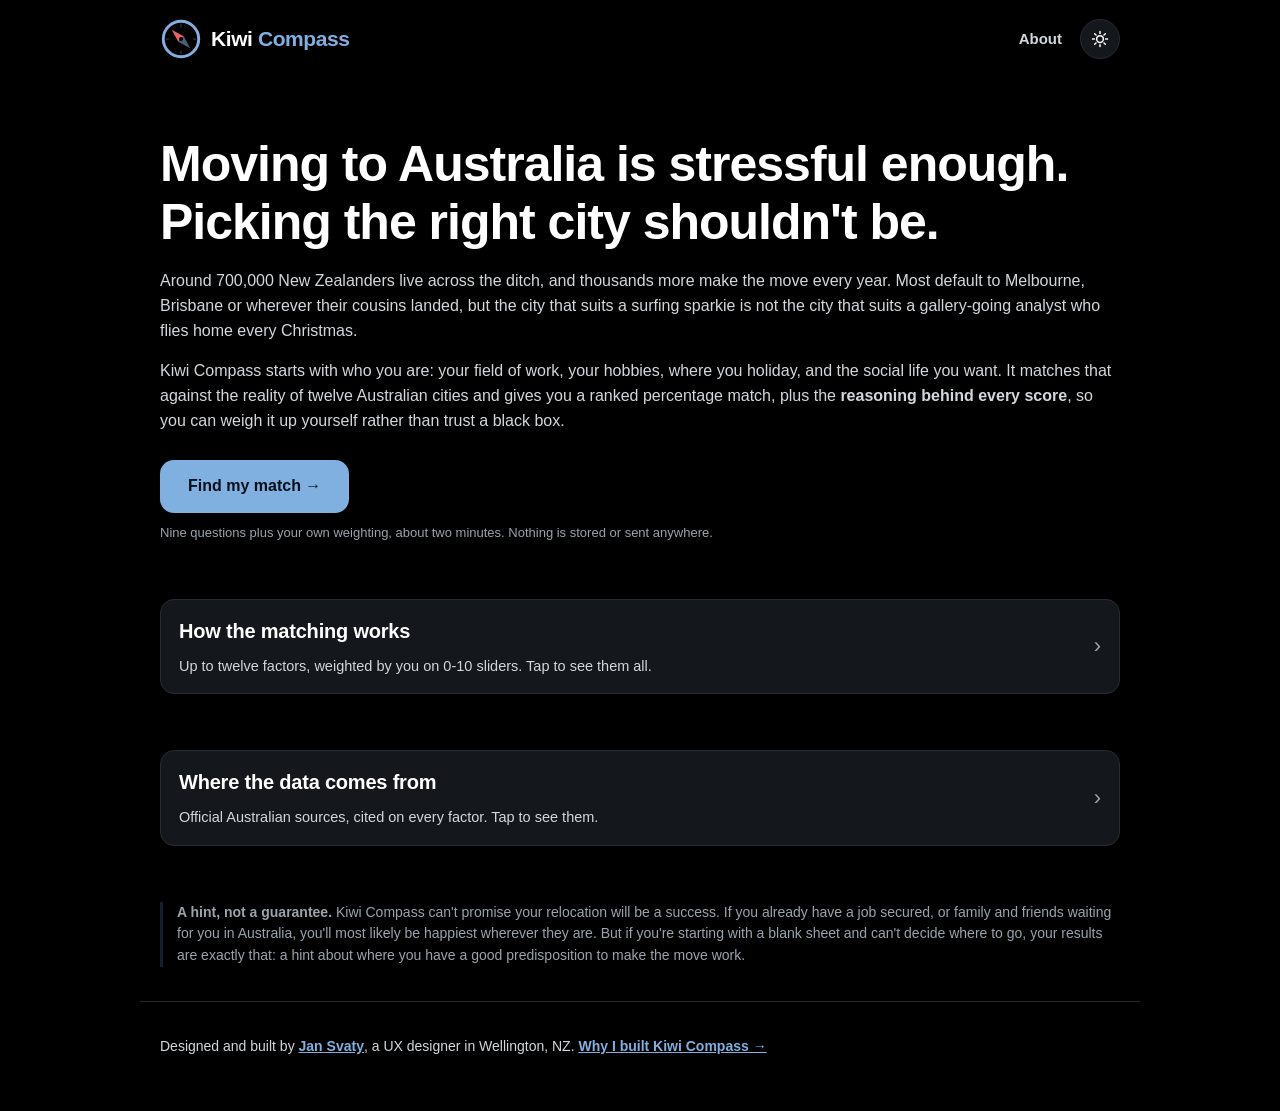
==== commit a759985c: "Honest hero copy, correct destination cities, bigger header Hero now reads 'Moving to Australia is s" ====
--- a/index.html
+++ b/index.html
@@ -20,11 +20,11 @@
       } catch (e) {}
     })();
   </script>
-  <link rel="stylesheet" href="css/style.css?v=20">
+  <link rel="stylesheet" href="css/style.css?v=21">
 </head>
 <body class="home">
   <header>
-    <div class="brand">
+    <a href="index.html" class="brand homelink">
       <svg class="logo" viewBox="0 0 64 64" xmlns="http://www.w3.org/2000/svg" aria-hidden="true">
         <circle cx="32" cy="32" r="27" fill="none" style="stroke: var(--accent)" stroke-width="4.5"/>
         <g style="stroke: var(--accent)" stroke-width="2" opacity="0.3">
@@ -40,22 +40,25 @@
       <div>
         <h1>Kiwi <span>Compass</span></h1>
       </div>
-    </div>
-    <button id="theme-toggle" class="theme-toggle" aria-label="Switch to light mode">
+    </a>
+    <div class="header-right">
+      <nav><a href="about.html">About</a></nav>
+      <button id="theme-toggle" class="theme-toggle" aria-label="Switch to light mode">
       <svg class="icon-sun" width="18" height="18" viewBox="0 0 24 24" fill="none" stroke="currentColor" stroke-width="2" stroke-linecap="round" aria-hidden="true"><circle cx="12" cy="12" r="4.5"/><path d="M12 2v2.5M12 19.5V22M2 12h2.5M19.5 12H22M4.9 4.9l1.8 1.8M17.3 17.3l1.8 1.8M19.1 4.9l-1.8 1.8M6.7 17.3l-1.8 1.8"/></svg>
       <svg class="icon-moon" width="18" height="18" viewBox="0 0 24 24" fill="currentColor" aria-hidden="true"><path d="M20.5 14.5A8.5 8.5 0 0 1 9.5 3.5a8.5 8.5 0 1 0 11 11z"/></svg>
     </button>
+    </div>
   </header>
 
   <main>
     <section class="hero">
-      <h2>Moving to Australia is the easy part. <span class="line2">Picking the right city isn't.</span></h2>
+      <h2>Moving to Australia is stressful enough. <span class="line2">Picking the right city shouldn't be.</span></h2>
       <div class="lead">
         <p>
           Around 700,000 New Zealanders live across the ditch, and thousands more make the move
-          every year. Most default to Sydney, Melbourne or wherever their cousins landed, but the
-          city that suits a surfing sparkie is not the city that suits a gallery-going analyst
-          who flies home every Christmas.
+          every year. Most default to Melbourne, Brisbane or wherever their cousins landed, but
+          the city that suits a surfing sparkie is not the city that suits a gallery-going
+          analyst who flies home every Christmas.
         </p>
         <p>
           Kiwi Compass starts with who you are: your field of work, your hobbies, where you
@@ -167,6 +170,6 @@
   <script>
     if ("serviceWorker" in navigator) navigator.serviceWorker.register("sw.js").catch(() => {});
   </script>
-  <script src="js/theme.js?v=20"></script>
+  <script src="js/theme.js?v=21"></script>
 </body>
 </html>
--- a/css/style.css
+++ b/css/style.css
@@ -95,7 +95,7 @@
 :root[data-theme="light"] .theme-toggle .icon-moon { display: block; }
 
 header h1 {
-  font-size: 19px;
+  font-size: 21px;
   font-weight: 700;
   margin: 0;
   letter-spacing: -0.02em;
@@ -121,9 +121,29 @@
 }
 
 .logo {
-  width: 27px;
-  height: 27px;
+  width: 42px;
+  height: 42px;
   flex: none;
+}
+
+.header-right {
+  display: flex;
+  align-items: center;
+  gap: 14px;
+  flex: none;
+}
+
+.header-right nav a {
+  color: var(--body);
+  font-weight: 600;
+  font-size: 15px;
+  text-decoration: none;
+  padding: 8px 4px;
+}
+.header-right nav a:hover {
+  color: var(--accent);
+  text-decoration: underline;
+  text-underline-offset: 3px;
 }
 
 main {
